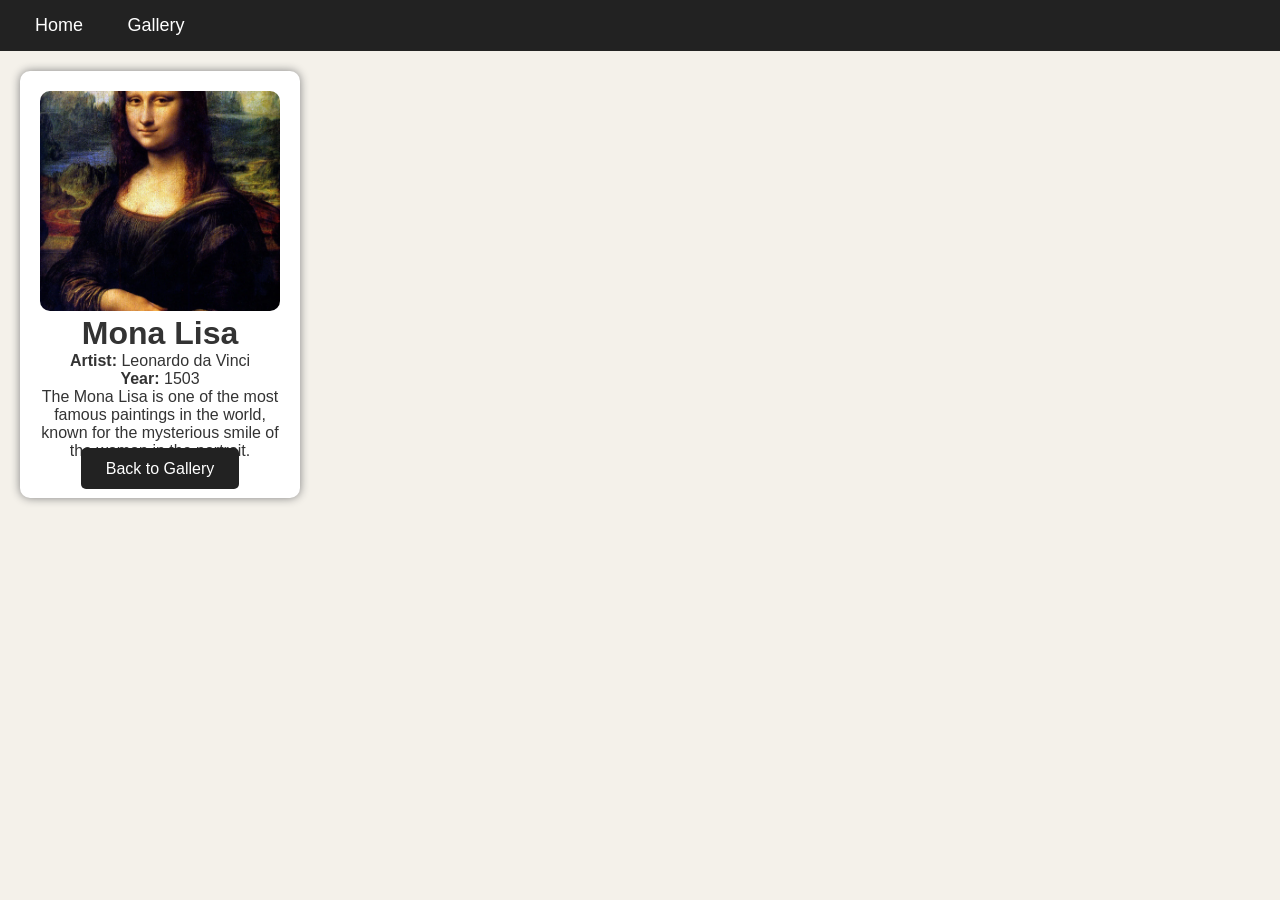
==== monalisa.html @ 06d2f220 "Create monalisa.html" ====
<!DOCTYPE html>
<html>
<head>
    <title>Mona Lisa</title>
    <link rel="stylesheet" href="style.css">
</head>

<body>

<nav>
    <a href="index.html">Home</a>
    <a href="gallery.html">Gallery</a>
</nav>

<div class="card">

    <img src="monalisa.jpg">

    <h1>Mona Lisa</h1>

    <p><b>Artist:</b> Leonardo da Vinci</p>

    <p><b>Year:</b> 1503</p>

    <p>
        The Mona Lisa is one of the most famous paintings in the world,
        known for the mysterious smile of the woman in the portrait.
    </p>

    <a class="btn" href="gallery.html">Back to Gallery</a>

</div>

</body>
</html>
---- style.css ----
*{
    margin:0;
    padding:0;
    box-sizing:border-box;
}


body{
    font-family:Arial, sans-serif;
    background:#f4f1ea;
    color:#333;
}


nav{
    background:#222;
    padding:15px;
}


nav a{
    color:white;
    text-decoration:none;
    margin:20px;
    font-size:18px;
}


nav a:hover{
    color:#f5c542;
}


.container{
    width:85%;
    margin:auto;
}


.hero{
    text-align:center;
    padding:50px;
}


.hero h1{
    font-size:45px;
    color:#7b3f00;
}


.hero p{
    font-size:20px;
    margin:20px;
}


.btn{
    background:#222;
    color:white;
    padding:12px 25px;
    text-decoration:none;
    border-radius:5px;
}


.btn:hover{
    background:#7b3f00;
}



.card-container{
    display:flex;
    justify-content:center;
    flex-wrap:wrap;
}


.card{
    background:white;
    width:280px;
    margin:20px;
    padding:20px;
    text-align:center;
    border-radius:10px;
    box-shadow:0px 0px 10px gray;
    transition:0.3s;
}


.card:hover{
    transform:scale(1.05);
}


.card img{
    width:100%;
    height:220px;
    object-fit:cover;
    border-radius:10px;
}


.form-box{
    width:350px;
    background:white;
    margin:50px auto;
    padding:30px;
    border-radius:10px;
    box-shadow:0px 0px 10px gray;
}


input{
    width:100%;
    padding:10px;
    margin:10px 0;
}


button{
    width:100%;
    padding:12px;
    background:#222;
    color:white;
    border:none;
    cursor:pointer;
}


button:hover{
    background:#7b3f00;
}


footer{
    background:#222;
    color:white;
    text-align:center;
    padding:15px;
    margin-top:40px;
}
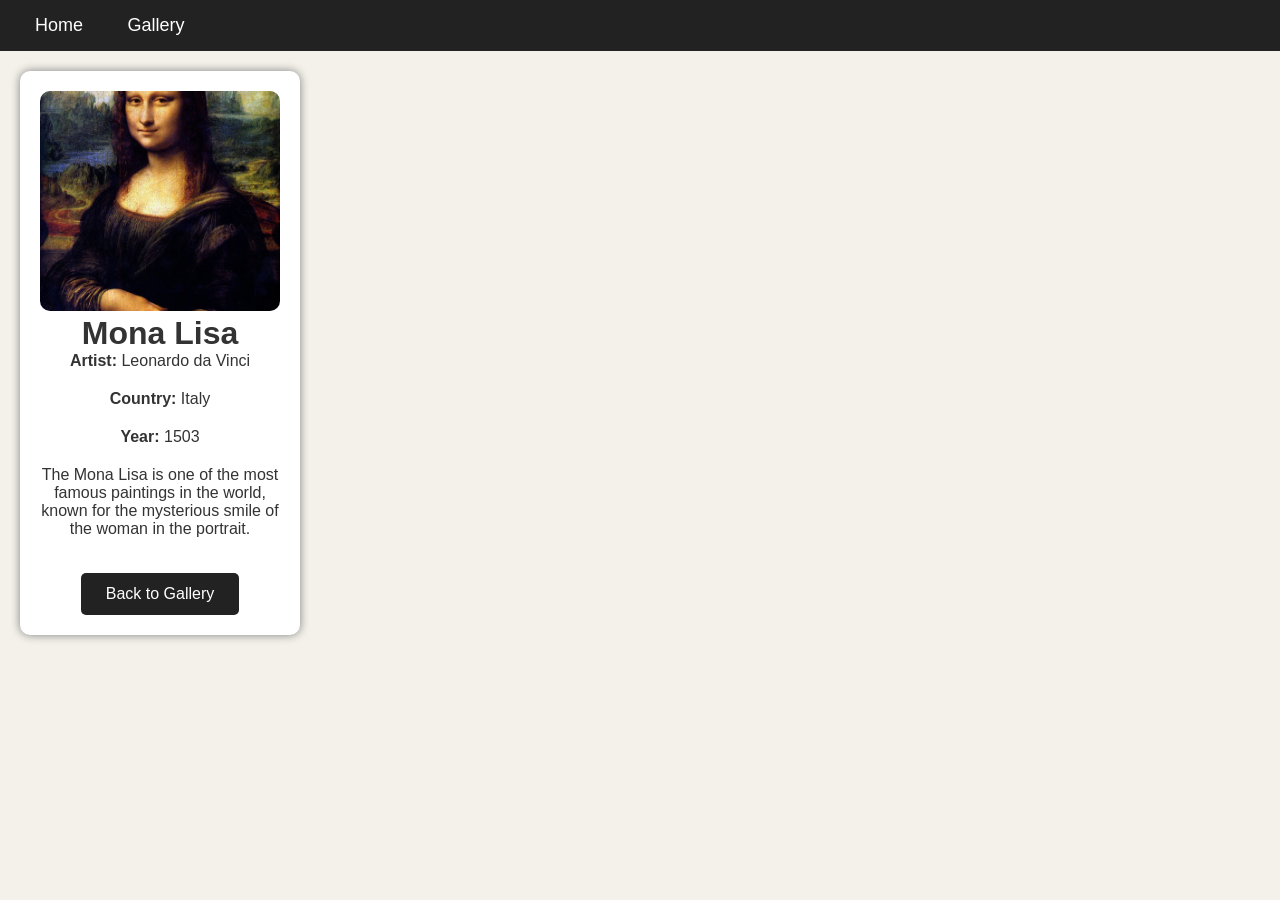
==== commit 1a005126: "Update monalisa.html" ====
--- a/monalisa.html
+++ b/monalisa.html
@@ -19,6 +19,7 @@
     <h1>Mona Lisa</h1>
 
     <p><b>Artist:</b> Leonardo da Vinci</p>
+    <p><b>Country:</b> Italy</p>
 
     <p><b>Year:</b> 1503</p>
 
--- a/style.css
+++ b/style.css
@@ -3,7 +3,6 @@
     padding:0;
     box-sizing:border-box;
 }
-
 
 body{
     font-family:Arial, sans-serif;
@@ -11,12 +10,10 @@
     color:#333;
 }
 
-
 nav{
     background:#222;
     padding:15px;
 }
-
 
 nav a{
     color:white;
@@ -25,35 +22,29 @@
     font-size:18px;
 }
 
-
 nav a:hover{
     color:#f5c542;
 }
-
 
 .container{
     width:85%;
     margin:auto;
 }
 
-
 .hero{
     text-align:center;
     padding:50px;
 }
-
 
 .hero h1{
     font-size:45px;
     color:#7b3f00;
 }
 
-
 .hero p{
     font-size:20px;
     margin:20px;
 }
-
 
 .btn{
     background:#222;
@@ -61,21 +52,19 @@
     padding:12px 25px;
     text-decoration:none;
     border-radius:5px;
+    display:inline-block;
+    margin-top:15px;
 }
-
 
 .btn:hover{
     background:#7b3f00;
 }
-
-
 
 .card-container{
     display:flex;
     justify-content:center;
     flex-wrap:wrap;
 }
-
 
 .card{
     background:white;
@@ -88,11 +77,9 @@
     transition:0.3s;
 }
 
-
 .card:hover{
     transform:scale(1.05);
 }
-
 
 .card img{
     width:100%;
@@ -101,6 +88,14 @@
     border-radius:10px;
 }
 
+.card h2{
+    margin:15px 0 10px 0;
+    min-height:70px;
+}
+
+.card p{
+    margin-bottom:20px;
+}
 
 .form-box{
     width:350px;
@@ -111,13 +106,11 @@
     box-shadow:0px 0px 10px gray;
 }
 
-
 input{
     width:100%;
     padding:10px;
     margin:10px 0;
 }
-
 
 button{
     width:100%;
@@ -128,11 +121,9 @@
     cursor:pointer;
 }
 
-
 button:hover{
     background:#7b3f00;
 }
-
 
 footer{
     background:#222;
@@ -140,4 +131,4 @@
     text-align:center;
     padding:15px;
     margin-top:40px;
-}+}
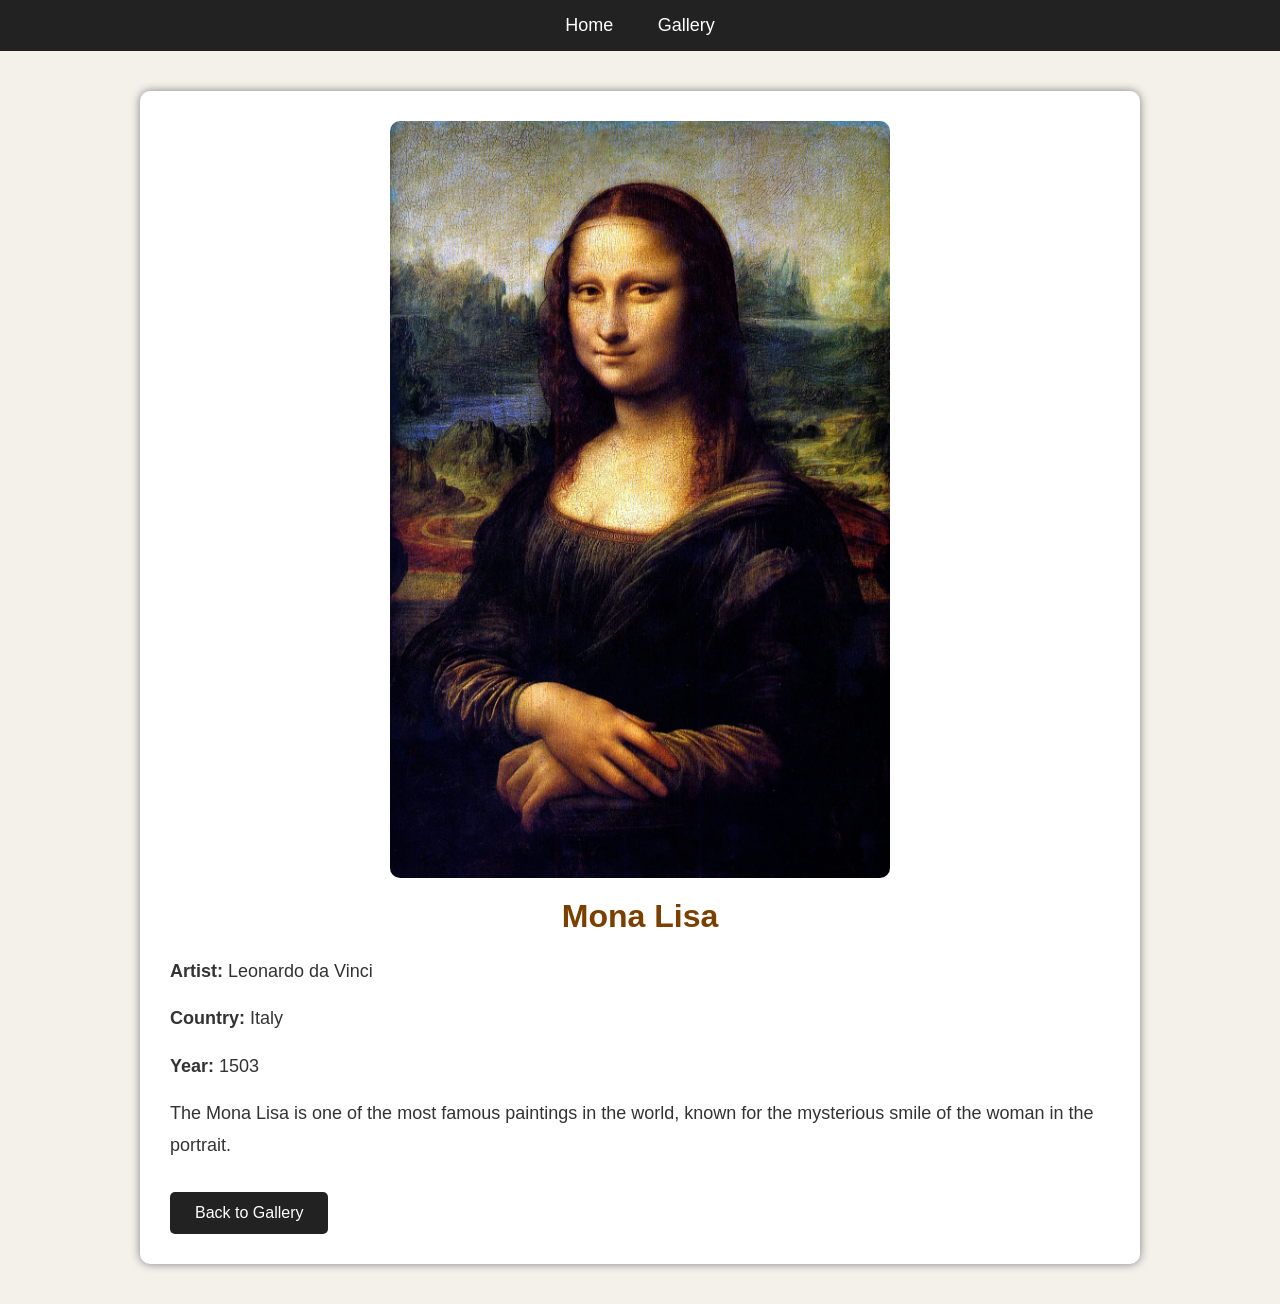
==== commit 7475f9ab: "Update monalisa.html" ====
--- a/monalisa.html
+++ b/monalisa.html
@@ -12,7 +12,7 @@
     <a href="gallery.html">Gallery</a>
 </nav>
 
-<div class="card">
+<div class="details">
 
     <img src="monalisa.jpg">
 
--- a/style.css
+++ b/style.css
@@ -10,9 +10,11 @@
     color:#333;
 }
 
+/* Navigation Bar */
 nav{
     background:#222;
     padding:15px;
+    text-align:center;
 }
 
 nav a{
@@ -26,6 +28,7 @@
     color:#f5c542;
 }
 
+/* Home Page */
 .container{
     width:85%;
     margin:auto;
@@ -46,6 +49,7 @@
     margin:20px;
 }
 
+/* Buttons */
 .btn{
     background:#222;
     color:white;
@@ -60,6 +64,7 @@
     background:#7b3f00;
 }
 
+/* Gallery Cards */
 .card-container{
     display:flex;
     justify-content:center;
@@ -97,6 +102,38 @@
     margin-bottom:20px;
 }
 
+/* Artwork Details Pages */
+.details{
+    width:90%;
+    max-width:1000px;
+    margin:40px auto;
+    padding:30px;
+    background:white;
+    border-radius:10px;
+    box-shadow:0px 0px 10px gray;
+}
+
+.details img{
+    width:100%;
+    max-width:500px;
+    display:block;
+    margin:0 auto 20px;
+    border-radius:10px;
+}
+
+.details h1{
+    margin-bottom:20px;
+    color:#7b3f00;
+    text-align:center;
+}
+
+.details p{
+    margin-bottom:15px;
+    line-height:1.8;
+    font-size:18px;
+}
+
+/* Forms */
 .form-box{
     width:350px;
     background:white;
@@ -125,6 +162,7 @@
     background:#7b3f00;
 }
 
+/* Footer */
 footer{
     background:#222;
     color:white;
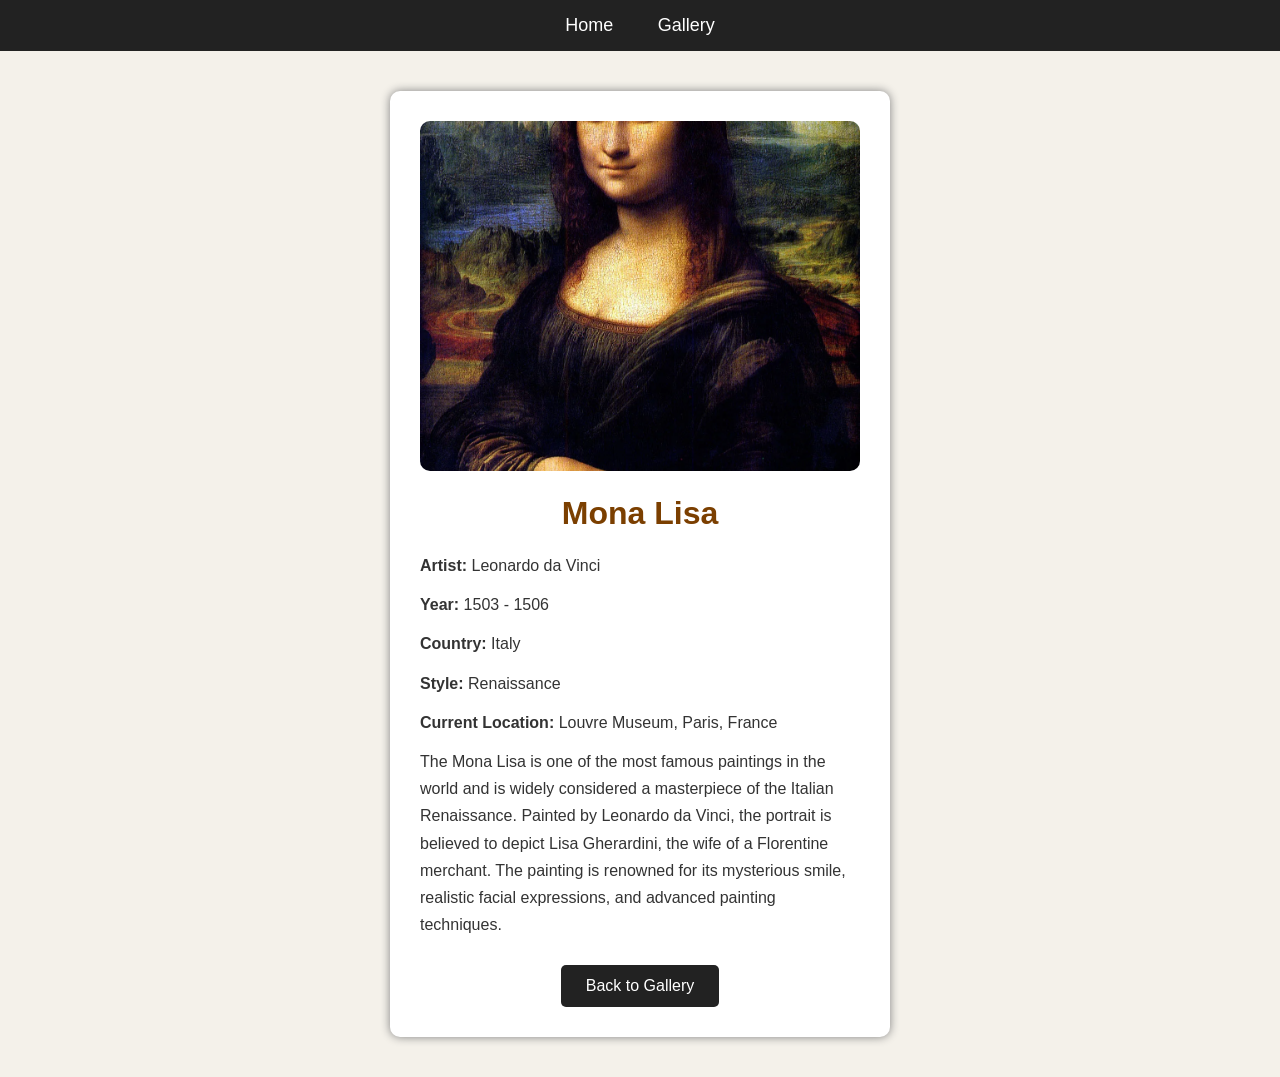
==== commit f04c91e9: "Update monalisa.html" ====
--- a/monalisa.html
+++ b/monalisa.html
@@ -1,5 +1,6 @@
 <!DOCTYPE html>
 <html>
+
 <head>
     <title>Mona Lisa</title>
     <link rel="stylesheet" href="style.css">
@@ -12,20 +13,24 @@
     <a href="gallery.html">Gallery</a>
 </nav>
 
-<div class="details">
+<div class="art-card">
 
     <img src="monalisa.jpg">
 
     <h1>Mona Lisa</h1>
 
     <p><b>Artist:</b> Leonardo da Vinci</p>
+    <p><b>Year:</b> 1503 - 1506</p>
     <p><b>Country:</b> Italy</p>
-
-    <p><b>Year:</b> 1503</p>
+    <p><b>Style:</b> Renaissance</p>
+    <p><b>Current Location:</b> Louvre Museum, Paris, France</p>
 
     <p>
-        The Mona Lisa is one of the most famous paintings in the world,
-        known for the mysterious smile of the woman in the portrait.
+        The Mona Lisa is one of the most famous paintings in the world and is widely
+        considered a masterpiece of the Italian Renaissance. Painted by Leonardo da Vinci,
+        the portrait is believed to depict Lisa Gherardini, the wife of a Florentine merchant.
+        The painting is renowned for its mysterious smile, realistic facial expressions,
+        and advanced painting techniques.
     </p>
 
     <a class="btn" href="gallery.html">Back to Gallery</a>
--- a/style.css
+++ b/style.css
@@ -11,6 +11,7 @@
 }
 
 /* Navigation Bar */
+
 nav{
     background:#222;
     padding:15px;
@@ -28,11 +29,7 @@
     color:#f5c542;
 }
 
-/* Home Page */
-.container{
-    width:85%;
-    margin:auto;
-}
+/* Hero Section */
 
 .hero{
     text-align:center;
@@ -50,6 +47,7 @@
 }
 
 /* Buttons */
+
 .btn{
     background:#222;
     color:white;
@@ -65,6 +63,7 @@
 }
 
 /* Gallery Cards */
+
 .card-container{
     display:flex;
     justify-content:center;
@@ -102,38 +101,38 @@
     margin-bottom:20px;
 }
 
-/* Artwork Details Pages */
-.details{
-    width:90%;
-    max-width:1000px;
+/* Artwork Detail Cards */
+
+.art-card{
+    background:white;
+    width:500px;
     margin:40px auto;
     padding:30px;
-    background:white;
+    text-align:center;
     border-radius:10px;
     box-shadow:0px 0px 10px gray;
 }
 
-.details img{
+.art-card img{
     width:100%;
-    max-width:500px;
-    display:block;
-    margin:0 auto 20px;
+    height:350px;
+    object-fit:cover;
     border-radius:10px;
 }
 
-.details h1{
-    margin-bottom:20px;
+.art-card h1{
     color:#7b3f00;
-    text-align:center;
+    margin:20px 0;
 }
 
-.details p{
-    margin-bottom:15px;
-    line-height:1.8;
-    font-size:18px;
+.art-card p{
+    margin:12px 0;
+    line-height:1.7;
+    text-align:left;
 }
 
 /* Forms */
+
 .form-box{
     width:350px;
     background:white;
@@ -163,6 +162,7 @@
 }
 
 /* Footer */
+
 footer{
     background:#222;
     color:white;
